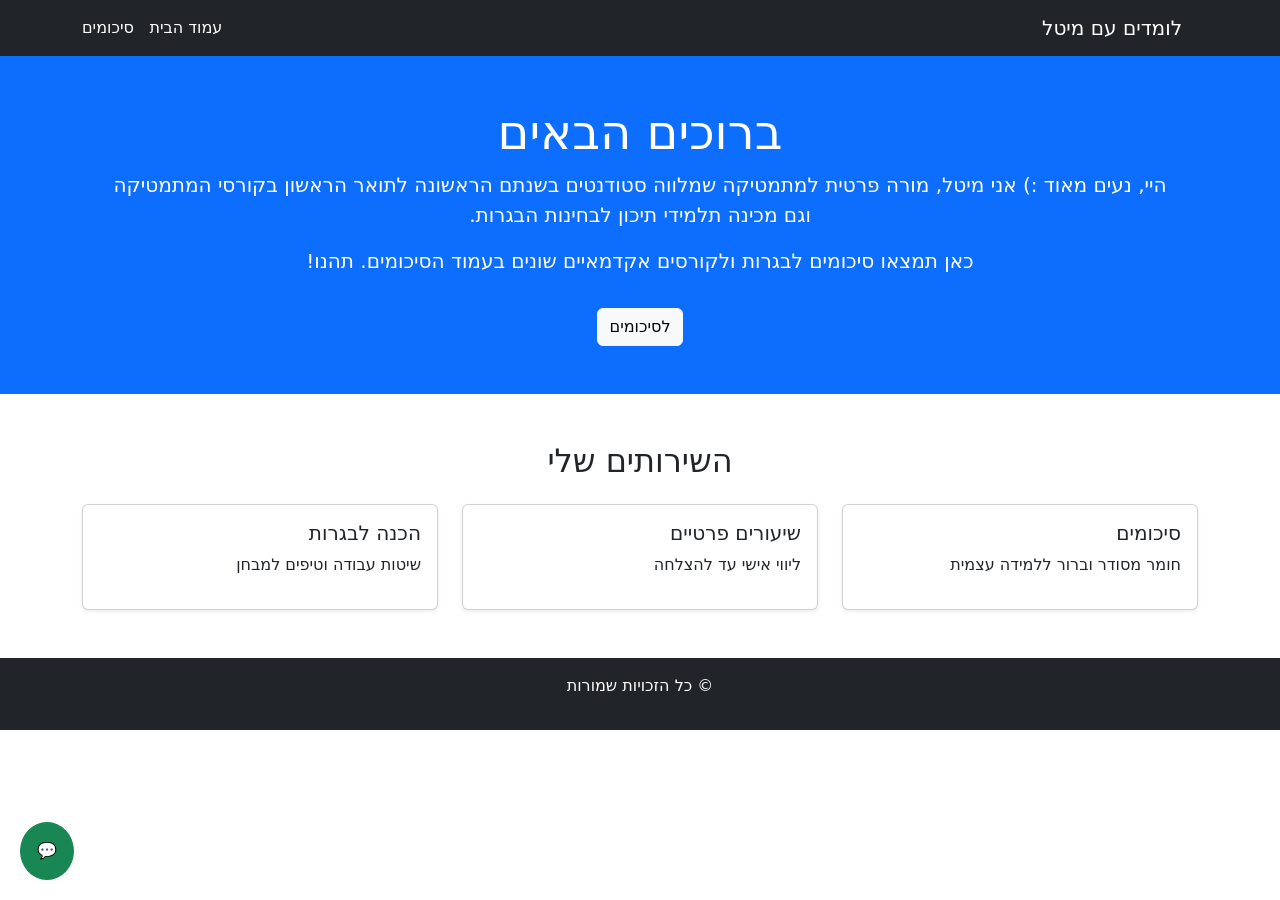
==== index.html @ 9e36d338 "Creating the basic structure of the site" ====
<!DOCTYPE html>
<html lang="he" dir="rtl">
<head>
  <meta charset="UTF-8">
  <title>העסק שלי</title>

  <!-- Bootstrap -->
  <link href="https://cdn.jsdelivr.net/npm/bootstrap@5.3.0/dist/css/bootstrap.min.css" rel="stylesheet">
  <link href="https://fonts.googleapis.com/css2?family=Heebo:wght@300;400;600;800&display=swap" rel="stylesheet">
</head>

<body>

<!-- Navbar -->
<nav class="navbar navbar-expand-lg navbar-dark bg-dark">
  <div class="container">
    <a class="navbar-brand" href="#">לומדים עם מיטל</a>
    
    <div>
      <a class="nav-link d-inline text-white" href="index.html">עמוד הבית</a>
      <span> | </span>
      <a class="nav-link d-inline text-white" href="summaries.html">סיכומים</a>
    </div>
  </div>
</nav>

<section class="bg-primary text-white text-center py-5">
  <div class="container">
    <h1 class="display-5">ברוכים הבאים</h1>
    <p class="lead">היי, נעים מאוד :) אני מיטל, מורה פרטית למתמטיקה שמלווה סטודנטים בשנתם הראשונה לתואר הראשון בקורסי המתמטיקה <br/> וגם מכינה תלמידי תיכון לבחינות הבגרות.</p>
    <p class="lead">כאן תמצאו סיכומים לבגרות ולקורסים אקדמאיים שונים בעמוד הסיכומים. תהנו!</p>
    <a href="summaries.html" class="btn btn-light mt-3">לסיכומים</a>
  </div>
</section>

<a href="https://wa.me/0526889005"
   style="position:fixed; bottom:20px; left:20px;"
   class="btn btn-success rounded-circle p-3">
  💬
</a>

<!-- Services -->
<section class="py-5">
  <div class="container">
    <h2 class="text-center mb-4">השירותים שלי</h2>

    <div class="row">
      <div class="col-md-4">
        <div class="card shadow-sm">
          <div class="card-body">
            <h5 class="card-title">סיכומים</h5>
            <p>חומר מסודר וברור ללמידה עצמית</p>
          </div>
        </div>
      </div>

      <div class="col-md-4">
        <div class="card shadow-sm">
          <div class="card-body">
            <h5 class="card-title">שיעורים פרטיים</h5>
            <p>ליווי אישי עד להצלחה</p>
          </div>
        </div>
      </div>

      <div class="col-md-4">
        <div class="card shadow-sm">
          <div class="card-body">
            <h5 class="card-title">הכנה לבגרות</h5>
            <p>שיטות עבודה וטיפים למבחן</p>
          </div>
        </div>
      </div>
    </div>
  </div>
</section>

<!-- Footer -->
<footer class="bg-dark text-white text-center py-3">
  <p>© כל הזכויות שמורות</p>
</footer>

</body>
</html>
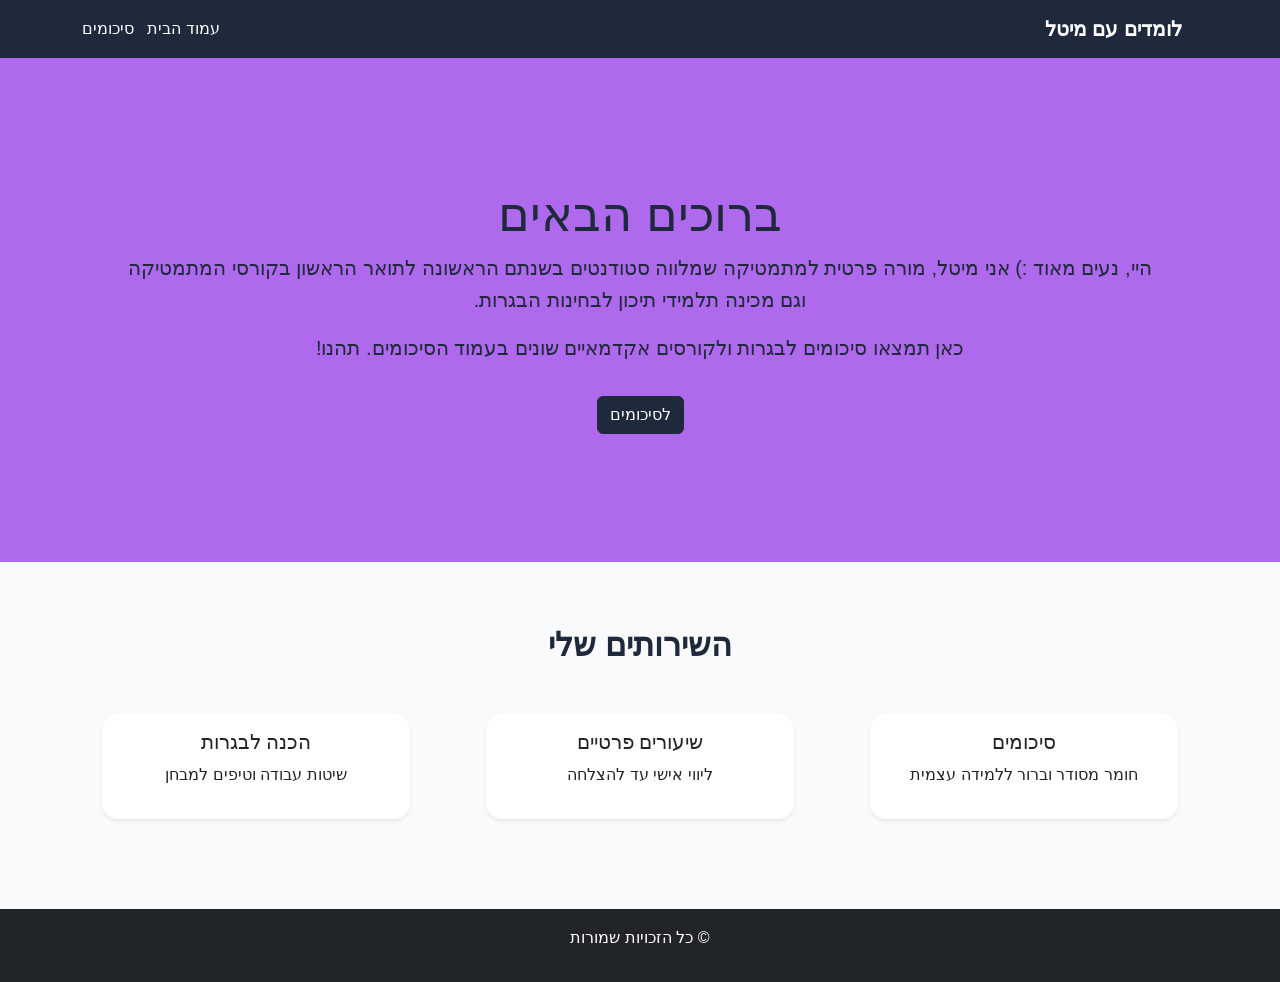
==== commit b6df12b4: "Make home page responsive." ====
--- a/index.html
+++ b/index.html
@@ -7,78 +7,88 @@
   <!-- Bootstrap -->
   <link href="https://cdn.jsdelivr.net/npm/bootstrap@5.3.0/dist/css/bootstrap.min.css" rel="stylesheet">
   <link href="https://fonts.googleapis.com/css2?family=Heebo:wght@300;400;600;800&display=swap" rel="stylesheet">
+<link rel="stylesheet" href="style.css">
+  <meta name="viewport" content="width=device-width, initial-scale=1">
 </head>
 
 <body>
 
-<!-- Navbar -->
-<nav class="navbar navbar-expand-lg navbar-dark bg-dark">
-  <div class="container">
-    <a class="navbar-brand" href="#">לומדים עם מיטל</a>
-    
-    <div>
-      <a class="nav-link d-inline text-white" href="index.html">עמוד הבית</a>
-      <span> | </span>
-      <a class="nav-link d-inline text-white" href="summaries.html">סיכומים</a>
+    <div class="container-fluid text-center">
+       <div class="row">
+        <!-- <div class="col"> -->
+            
+            <!-- Navbar -->
+            <nav class="navbar navbar-expand-lg navbar-dark bg-dark">
+            <div class="container">
+                <a class="navbar-brand" href="#">לומדים עם מיטל</a>
+                
+                <div>
+                <a class="nav-link d-inline text-white" href="index.html">עמוד הבית</a>
+                <span> | </span>
+                <a class="nav-link d-inline text-white" href="summaries.html">סיכומים</a>
+                </div>
+            </div>
+            </nav>
+
+        <!-- </div> -->
+       </div>
+
+
+        <div class="row welcome">
+            <div class="col welcome">
+                <h1 class="display-5">ברוכים הבאים</h1>
+                <p class="lead">היי, נעים מאוד :) אני מיטל, מורה פרטית למתמטיקה שמלווה סטודנטים בשנתם הראשונה לתואר הראשון בקורסי המתמטיקה <br/> וגם מכינה תלמידי תיכון לבחינות הבגרות.</p>
+                <p class="lead">כאן תמצאו סיכומים לבגרות ולקורסים אקדמאיים שונים בעמוד הסיכומים. תהנו!</p>
+                <a href="summaries.html" class="btn btn-light mt-3 to_sum">לסיכומים</a>
+            </div>
+        </div>
+
+        <div class="row my_services">
+            <div class="col">
+                 <h2 class="text-center mb-4">השירותים שלי</h2>
+
+                <div class="row">
+                    <div class="col-md-4">
+                        <div class="card shadow-sm">
+                        <div class="card-body">
+                            <h5 class="card-title">סיכומים</h5>
+                            <p>חומר מסודר וברור ללמידה עצמית</p>
+                        </div>
+                    </div>
+                </div>
+
+                <div class="col-md-4">
+                    <div class="card shadow-sm">
+                    <div class="card-body">
+                        <h5 class="card-title">שיעורים פרטיים</h5>
+                        <p>ליווי אישי עד להצלחה</p>
+                    </div>
+                    </div>
+                </div>
+
+                <div class="col-md-4">
+                    <div class="card shadow-sm">
+                    <div class="card-body">
+                        <h5 class="card-title">הכנה לבגרות</h5>
+                        <p>שיטות עבודה וטיפים למבחן</p>
+                    </div>
+                    </div>
+                </div>
+            
+            </div>
+        </div>
+        </div>
+        <!-- <a href="https://wa.me/0526889005" class="btn btn-success">
+        דברי איתי בוואטסאפ
+        </a> -->
+        <div class="row">            
+            <!-- Footer -->
+            <footer class="bg-dark text-white text-center py-3">
+            <p>© כל הזכויות שמורות</p>
+            </footer>
+        </div>
+        
     </div>
-  </div>
-</nav>
-
-<section class="bg-primary text-white text-center py-5">
-  <div class="container">
-    <h1 class="display-5">ברוכים הבאים</h1>
-    <p class="lead">היי, נעים מאוד :) אני מיטל, מורה פרטית למתמטיקה שמלווה סטודנטים בשנתם הראשונה לתואר הראשון בקורסי המתמטיקה <br/> וגם מכינה תלמידי תיכון לבחינות הבגרות.</p>
-    <p class="lead">כאן תמצאו סיכומים לבגרות ולקורסים אקדמאיים שונים בעמוד הסיכומים. תהנו!</p>
-    <a href="summaries.html" class="btn btn-light mt-3">לסיכומים</a>
-  </div>
-</section>
-
-<a href="https://wa.me/0526889005"
-   style="position:fixed; bottom:20px; left:20px;"
-   class="btn btn-success rounded-circle p-3">
-  💬
-</a>
-
-<!-- Services -->
-<section class="py-5">
-  <div class="container">
-    <h2 class="text-center mb-4">השירותים שלי</h2>
-
-    <div class="row">
-      <div class="col-md-4">
-        <div class="card shadow-sm">
-          <div class="card-body">
-            <h5 class="card-title">סיכומים</h5>
-            <p>חומר מסודר וברור ללמידה עצמית</p>
-          </div>
-        </div>
-      </div>
-
-      <div class="col-md-4">
-        <div class="card shadow-sm">
-          <div class="card-body">
-            <h5 class="card-title">שיעורים פרטיים</h5>
-            <p>ליווי אישי עד להצלחה</p>
-          </div>
-        </div>
-      </div>
-
-      <div class="col-md-4">
-        <div class="card shadow-sm">
-          <div class="card-body">
-            <h5 class="card-title">הכנה לבגרות</h5>
-            <p>שיטות עבודה וטיפים למבחן</p>
-          </div>
-        </div>
-      </div>
-    </div>
-  </div>
-</section>
-
-<!-- Footer -->
-<footer class="bg-dark text-white text-center py-3">
-  <p>© כל הזכויות שמורות</p>
-</footer>
 
 </body>
 </html>
--- a/style.css
+++ b/style.css
@@ -0,0 +1,85 @@
+body {
+  font-family: 'Heebo', sans-serif;
+  background-color: #f8fafc;
+  color: #1e293b;
+}
+
+/* Navbar */
+.navbar {
+  background-color: #1e293b !important;
+}
+
+.navbar-brand {
+  font-weight: 800;
+}
+
+/* Hero */
+.hero {
+  background: linear-gradient(135deg, #2563eb, #1d4ed8);
+  color: white;
+  padding: 80px 20px;
+  border-radius: 0 0 30px 30px;
+}
+
+/* כפתורים */
+.btn-primary {
+  background-color: #2563eb;
+  border: none;
+}
+
+.btn-primary:hover {
+  background-color: #1d4ed8;
+}
+
+.btn-success {
+  background-color: #22c55e;
+  border: none;
+}
+
+/* כרטיסים */
+.card {
+  border: none;
+  border-radius: 16px;
+  transition: 0.3s;
+}
+
+.card:hover {
+  transform: translateY(-5px);
+}
+
+/* כותרות */
+h1, h2, h3 {
+  font-weight: 800;
+}
+
+/* Footer */
+footer {
+  background-color: #1e293b;
+  color: white;
+}
+
+body {
+  font-size: 16px;
+  line-height: 1.6;
+}
+
+.welcome {
+    padding: 5vw;
+    background-color: #ae69ec;
+}
+
+.my_services {
+    padding: 5vw;
+
+}
+
+.card {
+    margin: 2vw;
+}
+
+/* //#885daf; */
+.to_sum{
+    background-color: #1e293b ;
+    border-color: #1e293b;
+    color: white;
+}
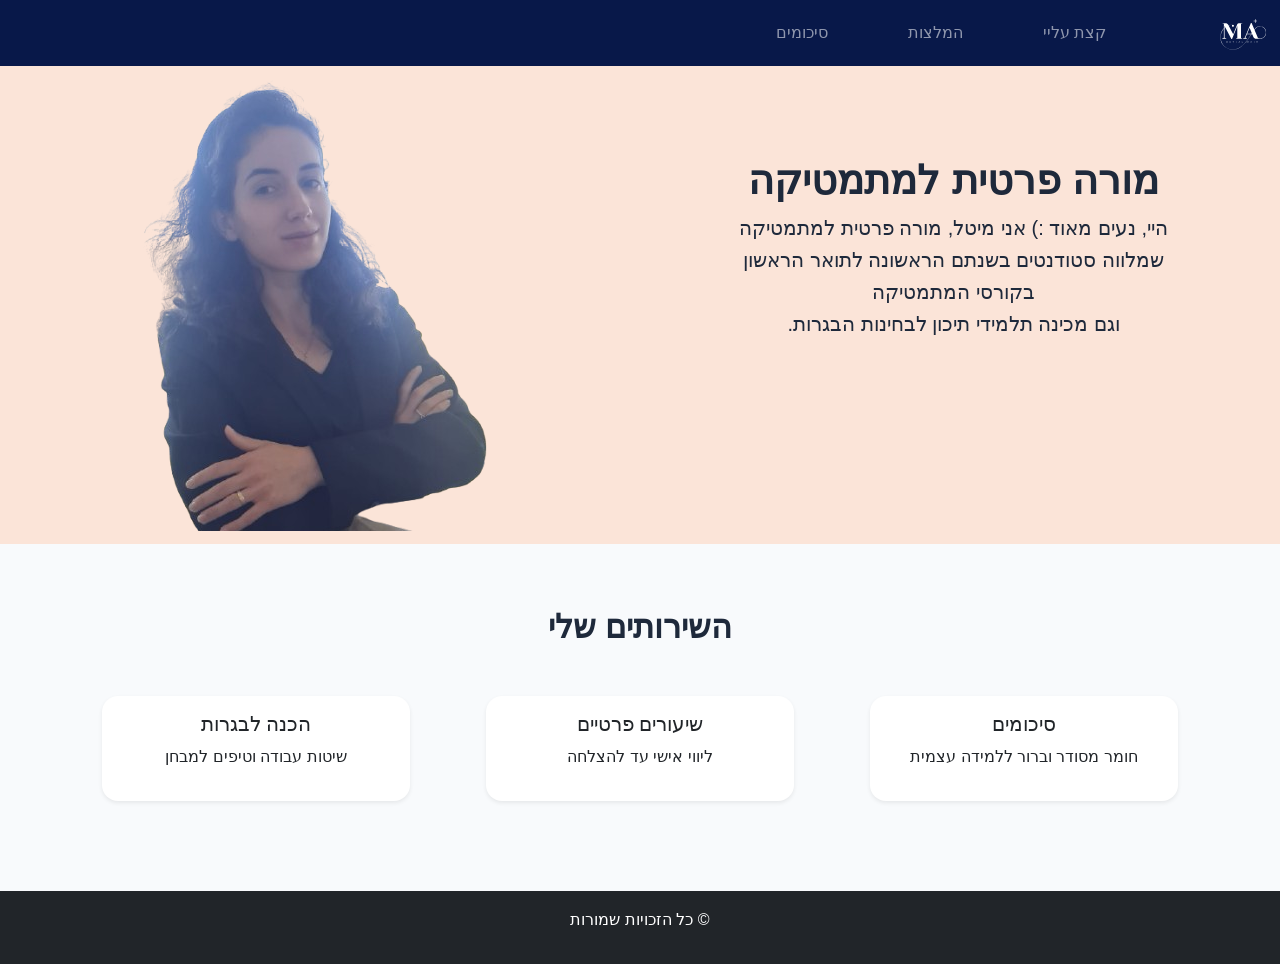
==== commit f79f9bd0: "Add logo and image of me and update welcome section" ====
--- a/index.html
+++ b/index.html
@@ -19,14 +19,38 @@
             
             <!-- Navbar -->
             <nav class="navbar navbar-expand-lg navbar-dark bg-dark">
-            <div class="container">
-                <a class="navbar-brand" href="#">לומדים עם מיטל</a>
+            <div class="container-fluid">
                 
-                <div>
-                <a class="nav-link d-inline text-white" href="index.html">עמוד הבית</a>
-                <span> | </span>
-                <a class="nav-link d-inline text-white" href="summaries.html">סיכומים</a>
+                <img src="./assets/logo.svg" alt="Bootstrap" width="" height="50">
+
+                <div class="collapse navbar-collapse" id="navbarNavDropdown">
+                    <ul class="navbar-nav">
+                        <li class="nav-item">
+                            <a class="nav-link" aria-current="page" href="#">קצת עליי</a>
+                        </li>
+                        <li class="nav-item">
+                            <a class="nav-link" href="#">המלצות</a>
+                        </li>
+                        <li class="nav-item">
+                            <a class="nav-link" href="#">סיכומים</a>
+                        </li>
+                        <!-- <li class="nav-item dropdown">
+                        <a class="nav-link dropdown-toggle" href="#" role="button" data-bs-toggle="dropdown" aria-expanded="false">
+                            Dropdown link
+                        </a>
+                        <ul class="dropdown-menu">
+                            <li><a class="dropdown-item" href="#">Action</a></li>
+                            <li><a class="dropdown-item" href="#">Another action</a></li>
+                            <li><a class="dropdown-item" href="#">Something else here</a></li>
+                        </ul>
+                        </li> -->
+                    </ul>
                 </div>
+                <!-- <div>
+                    <a class="nav-link d-inline text-white" href="index.html">קצת עלי</a>
+                    <a class="nav-link d-inline text-white" href="index.html">המלצות</a>
+                    <a class="nav-link d-inline text-white" href="summaries.html">סיכומים</a>
+                </div> -->
             </div>
             </nav>
 
@@ -35,11 +59,12 @@
 
 
         <div class="row welcome">
-            <div class="col welcome">
-                <h1 class="display-5">ברוכים הבאים</h1>
-                <p class="lead">היי, נעים מאוד :) אני מיטל, מורה פרטית למתמטיקה שמלווה סטודנטים בשנתם הראשונה לתואר הראשון בקורסי המתמטיקה <br/> וגם מכינה תלמידי תיכון לבחינות הבגרות.</p>
-                <p class="lead">כאן תמצאו סיכומים לבגרות ולקורסים אקדמאיים שונים בעמוד הסיכומים. תהנו!</p>
-                <a href="summaries.html" class="btn btn-light mt-3 to_sum">לסיכומים</a>
+            <div class="col-12 col-lg-6 welcome-text">
+                <h1 class="">מורה פרטית למתמטיקה</h1>
+                <p class="lead">היי, נעים מאוד :) אני מיטל, מורה פרטית למתמטיקה שמלווה סטודנטים בשנתם הראשונה לתואר הראשון בקורסי המתמטיקה <br/> וגם מכינה תלמידי תיכון לבחינות הבגרות.</p>                            
+            </div>
+            <div class="col-12 col-lg-6 welcome-img">
+                <img src="./assets/me.png" alt="Bootstrap" width="" height="">            
             </div>
         </div>
 
--- a/style.css
+++ b/style.css
@@ -6,16 +6,23 @@
 
 /* Navbar */
 .navbar {
-  background-color: #1e293b !important;
+  background-color: #081849 !important;
 }
 
+.nav-item {
+    margin-right: 5vw;
+}
+
+.nav-item:hover {
+    color: white;
+}
 .navbar-brand {
   font-weight: 800;
 }
 
 /* Hero */
 .hero {
-  background: linear-gradient(135deg, #2563eb, #1d4ed8);
+  background: linear-gradient(135deg, #ae69ec, #ae69ec);
   color: white;
   padding: 80px 20px;
   border-radius: 0 0 30px 30px;
@@ -23,12 +30,13 @@
 
 /* כפתורים */
 .btn-primary {
-  background-color: #2563eb;
+  background-color: #ae69ec;
   border: none;
 }
 
-.btn-primary:hover {
-  background-color: #1d4ed8;
+.btn-primary:hover, .btn-outline-primary:hover {
+  background-color: #ae69ec;
+  border-color: #ae69ec;
 }
 
 .btn-success {
@@ -64,10 +72,20 @@
 }
 
 .welcome {
-    padding: 5vw;
-    background-color: #ae69ec;
+    padding: 1vw;
+    background-color: #fbe4d8;
 }
 
+.welcome-text {
+    padding: 6vw;
+}
+.welcome-img{
+    max-width: 80vw;
+}
+img {
+    max-width: 80vw;
+
+}
 .my_services {
     padding: 5vw;
 
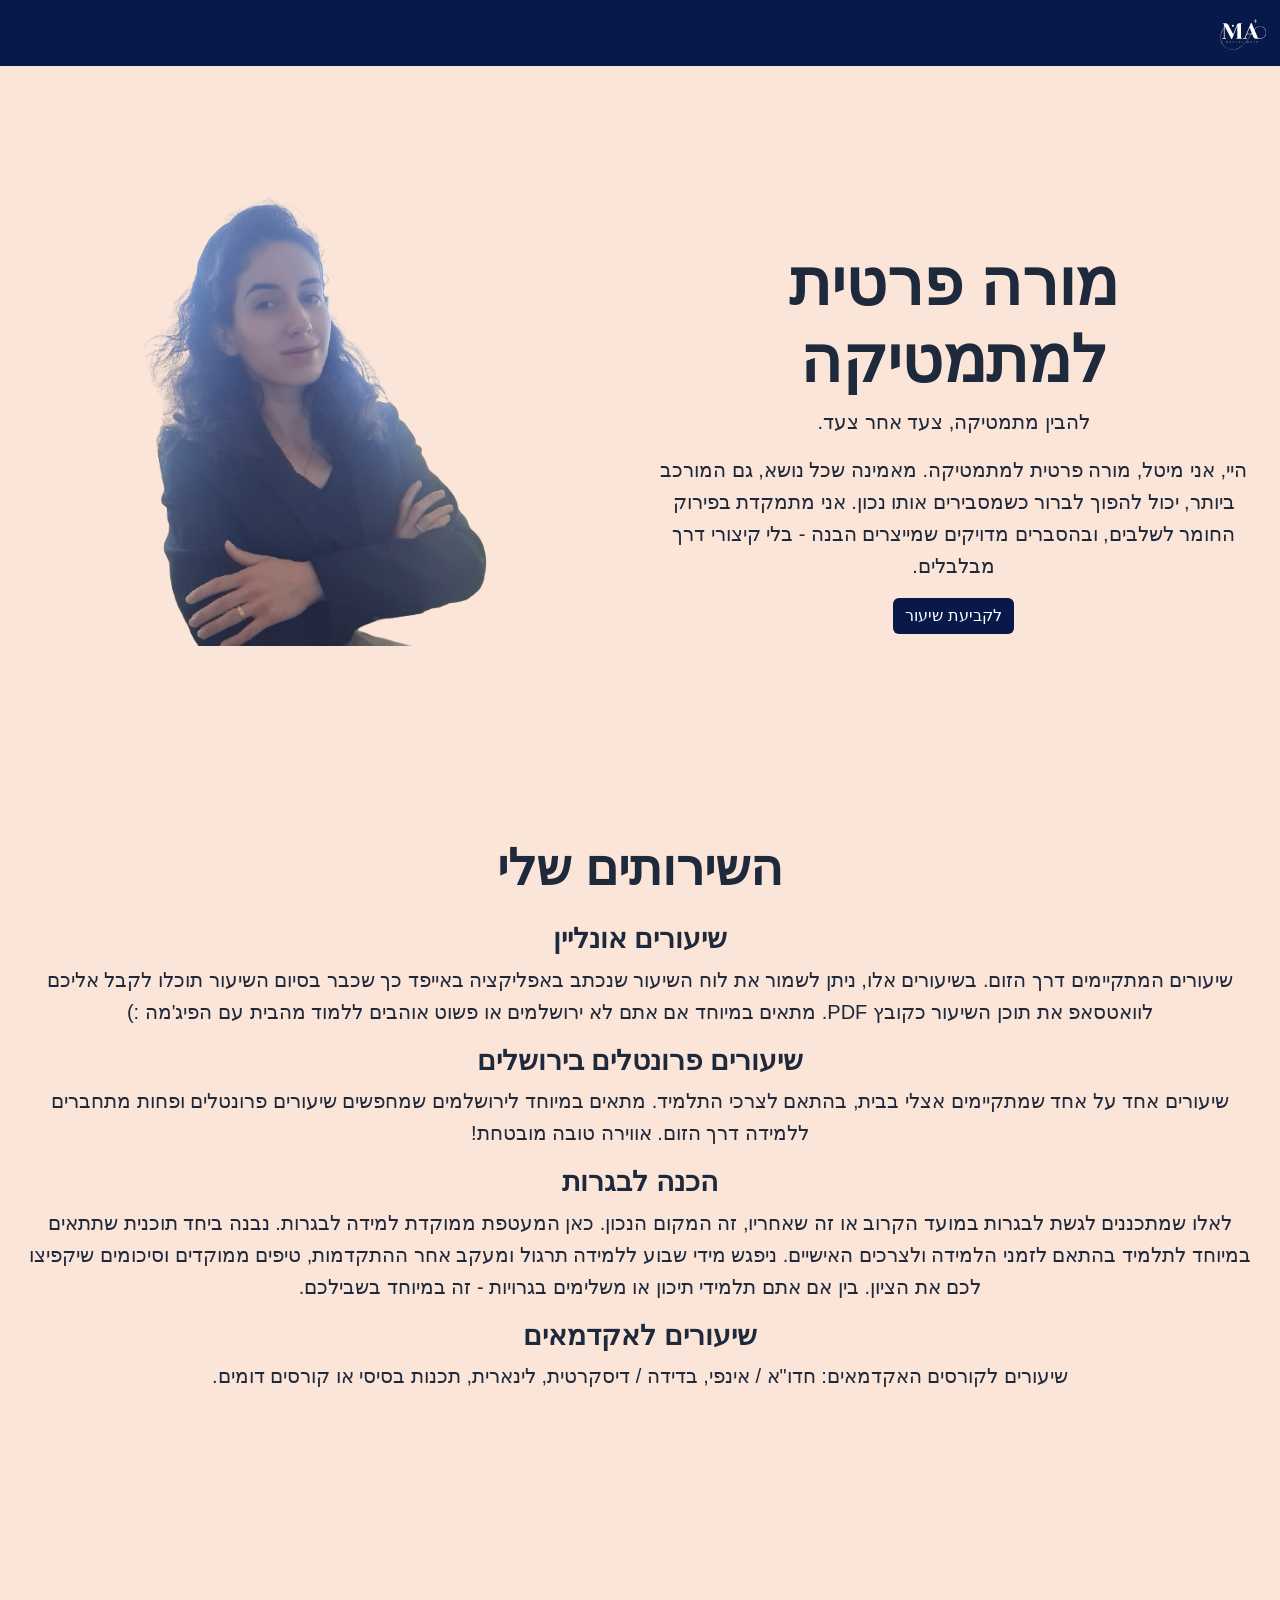
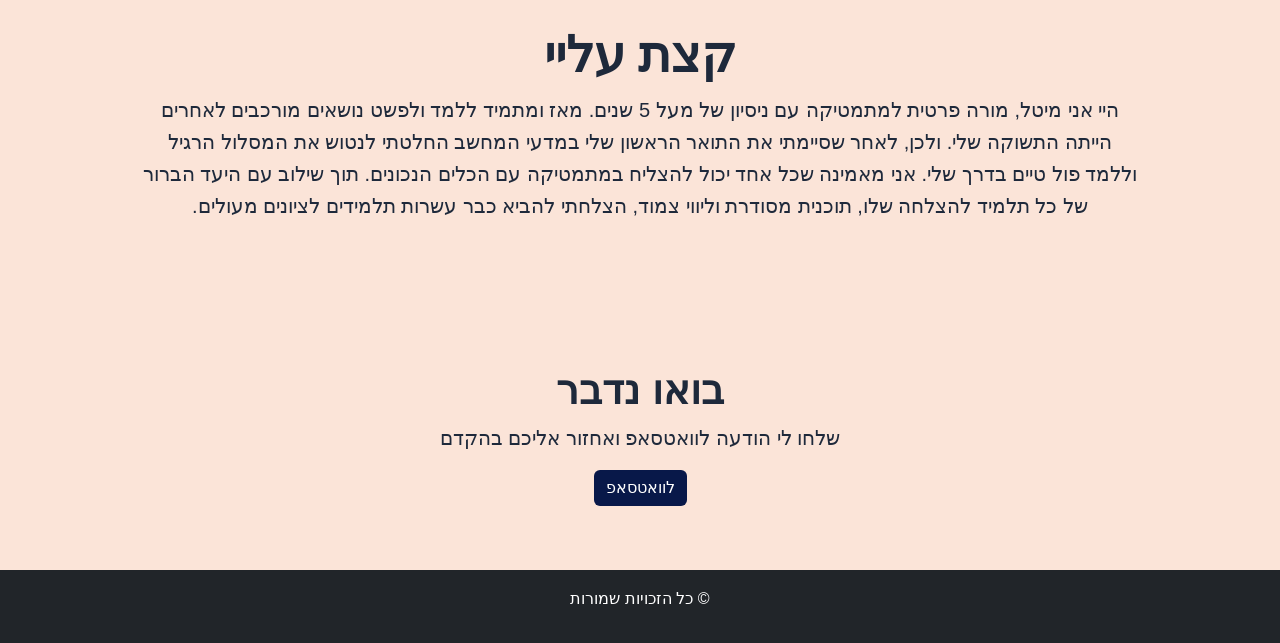
==== commit 3eba1106: "Update the home page" ====
--- a/index.html
+++ b/index.html
@@ -25,7 +25,7 @@
 
                 <div class="collapse navbar-collapse" id="navbarNavDropdown">
                     <ul class="navbar-nav">
-                        <li class="nav-item">
+                        <!-- <li class="nav-item">
                             <a class="nav-link" aria-current="page" href="#">קצת עליי</a>
                         </li>
                         <li class="nav-item">
@@ -33,7 +33,7 @@
                         </li>
                         <li class="nav-item">
                             <a class="nav-link" href="#">סיכומים</a>
-                        </li>
+                        </li> -->
                         <!-- <li class="nav-item dropdown">
                         <a class="nav-link dropdown-toggle" href="#" role="button" data-bs-toggle="dropdown" aria-expanded="false">
                             Dropdown link
@@ -57,52 +57,88 @@
         <!-- </div> -->
        </div>
 
-
+<!-- welcome section -->
         <div class="row welcome">
             <div class="col-12 col-lg-6 welcome-text">
-                <h1 class="">מורה פרטית למתמטיקה</h1>
-                <p class="lead">היי, נעים מאוד :) אני מיטל, מורה פרטית למתמטיקה שמלווה סטודנטים בשנתם הראשונה לתואר הראשון בקורסי המתמטיקה <br/> וגם מכינה תלמידי תיכון לבחינות הבגרות.</p>                            
+                <h1 id="home-page-title" class="">מורה פרטית למתמטיקה</h1>
+                <p class="lead">להבין מתמטיקה, צעד אחר צעד.</p>                            
+                <p class="lead">היי, אני מיטל, מורה פרטית למתמטיקה.
+מאמינה שכל נושא, גם המורכב ביותר, יכול להפוך לברור כשמסבירים אותו נכון.
+
+אני מתמקדת בפירוק החומר לשלבים,
+ובהסברים מדויקים שמייצרים הבנה - בלי קיצורי דרך מבלבלים.</p>       
+                <a href="https://wa.me/0526889005" class="btn btn-primary">
+                    לקביעת שיעור
+                </a>                    
             </div>
             <div class="col-12 col-lg-6 welcome-img">
                 <img src="./assets/me.png" alt="Bootstrap" width="" height="">            
             </div>
         </div>
 
-        <div class="row my_services">
-            <div class="col">
-                 <h2 class="text-center mb-4">השירותים שלי</h2>
 
-                <div class="row">
-                    <div class="col-md-4">
-                        <div class="card shadow-sm">
-                        <div class="card-body">
-                            <h5 class="card-title">סיכומים</h5>
-                            <p>חומר מסודר וברור ללמידה עצמית</p>
-                        </div>
-                    </div>
-                </div>
-
-                <div class="col-md-4">
-                    <div class="card shadow-sm">
-                    <div class="card-body">
-                        <h5 class="card-title">שיעורים פרטיים</h5>
-                        <p>ליווי אישי עד להצלחה</p>
-                    </div>
-                    </div>
-                </div>
-
-                <div class="col-md-4">
-                    <div class="card shadow-sm">
-                    <div class="card-body">
-                        <h5 class="card-title">הכנה לבגרות</h5>
-                        <p>שיטות עבודה וטיפים למבחן</p>
-                    </div>
-                    </div>
-                </div>
-            
+<!-- services section -->
+        <div class="row services">
+            <div class="col-12">
+                <h1 id="services-title" class="">השירותים שלי</h1>
+                <h3>שיעורים אונליין</h3>
+                <p class="lead">
+                    שיעורים המתקיימים דרך הזום. בשיעורים אלו, ניתן לשמור את לוח השיעור שנכתב באפליקציה באייפד כך שכבר בסיום השיעור תוכלו לקבל אליכם לוואטסאפ את תוכן השיעור כקובץ PDF.
+                    מתאים במיוחד אם אתם לא ירושלמים או פשוט אוהבים ללמוד מהבית עם הפיג'מה :) 
+                </p>
+                <h3>שיעורים פרונטלים בירושלים</h3>
+                <p class="lead">
+                    שיעורים אחד על אחד שמתקיימים אצלי בבית, בהתאם לצרכי התלמיד. מתאים במיוחד לירושלמים שמחפשים שיעורים פרונטלים ופחות מתחברים ללמידה דרך הזום. אווירה טובה מובטחת!
+                </p>
+                <h3>הכנה לבגרות</h3>
+                <p class="lead">
+                    לאלו שמתכננים לגשת לבגרות במועד הקרוב או זה שאחריו, זה המקום הנכון. כאן המעטפת ממוקדת למידה לבגרות. נבנה ביחד תוכנית שתתאים במיוחד לתלמיד
+                    בהתאם לזמני הלמידה ולצרכים האישיים. ניפגש מידי שבוע ללמידה תרגול ומעקב אחר ההתקדמות, טיפים ממוקדים וסיכומים שיקפיצו לכם את הציון.
+                    בין אם אתם תלמידי תיכון או משלימים בגרויות - זה במיוחד בשבילכם.
+                </p>
+                
+                <h3>שיעורים לאקדמאים</h3>
+                <p class="lead">
+                    שיעורים לקורסים האקדמאים: חדו"א / אינפי, בדידה / דיסקרטית, לינארית, תכנות בסיסי או קורסים דומים.
+                </p>
             </div>
         </div>
+
+<!-- recommends section -->
+        <div class="row about">
+            <div class="col-12 about-text">
+               
+            </div>
         </div>
+
+<!-- about section -->
+        <div class="row about">
+            <div class="col-12 about-text">
+                <h1 id="about-title" class="">קצת עליי</h1>
+                <p class="lead">היי אני מיטל, מורה פרטית למתמטיקה עם ניסיון של מעל 5 שנים.
+מאז ומתמיד ללמד ולפשט נושאים מורכבים לאחרים הייתה התשוקה שלי. 
+ולכן, לאחר שסיימתי את התואר הראשון שלי במדעי המחשב החלטתי לנטוש את המסלול הרגיל 
+וללמד פול טיים בדרך שלי. 
+
+אני מאמינה שכל אחד יכול להצליח במתמטיקה עם הכלים הנכונים.
+תוך שילוב עם היעד הברור של כל תלמיד להצלחה שלו, תוכנית מסודרת וליווי צמוד, הצלחתי להביא כבר עשרות תלמידים לציונים מעולים. </p>
+            </div>
+        </div>
+
+<!-- contact section -->
+        <div class="row about">
+            <div class="col-12 about-text">
+              <h1>בואו נדבר</h1>
+              <p class="lead">שלחו לי הודעה לוואטסאפ ואחזור אליכם בהקדם</p>
+                <a href="https://wa.me/0526889005" class="btn btn-primary">
+                    לוואטסאפ
+                </a>  
+            </div>
+        </div>
+       
+            
+        
+        
         <!-- <a href="https://wa.me/0526889005" class="btn btn-success">
         דברי איתי בוואטסאפ
         </a> -->
--- a/style.css
+++ b/style.css
@@ -20,6 +20,10 @@
   font-weight: 800;
 }
 
+#home-page-title {
+    font-size: calc(2.375rem + 2vw);;
+}
+
 /* Hero */
 .hero {
   background: linear-gradient(135deg, #ae69ec, #ae69ec);
@@ -30,13 +34,13 @@
 
 /* כפתורים */
 .btn-primary {
-  background-color: #ae69ec;
+  background-color: #081849;
   border: none;
 }
 
 .btn-primary:hover, .btn-outline-primary:hover {
-  background-color: #ae69ec;
-  border-color: #ae69ec;
+  background-color: #213885;
+  border-color: #213885;
 }
 
 .btn-success {
@@ -72,16 +76,26 @@
 }
 
 .welcome {
-    padding: 1vw;
+    padding: 10vw 1vw;
     background-color: #fbe4d8;
 }
 
 .welcome-text {
-    padding: 6vw;
+    padding: 4vw 1vw;
 }
 .welcome-img{
     max-width: 80vw;
 }
+
+.about {
+    padding: 5vw 10vw;
+    background-color: #fbe4d8;
+}
+
+#about-title{
+    font-size: calc(1.5rem + 2vw);
+}
+
 img {
     max-width: 80vw;
 
@@ -101,3 +115,13 @@
     border-color: #1e293b;
     color: white;
 }
+
+.services {
+    padding: 2vw 1vw;
+    background-color: #fbe4d8;
+}
+
+#services-title {
+    padding-bottom: 1rem;
+    font-size: calc(1.5rem + 2vw);
+}
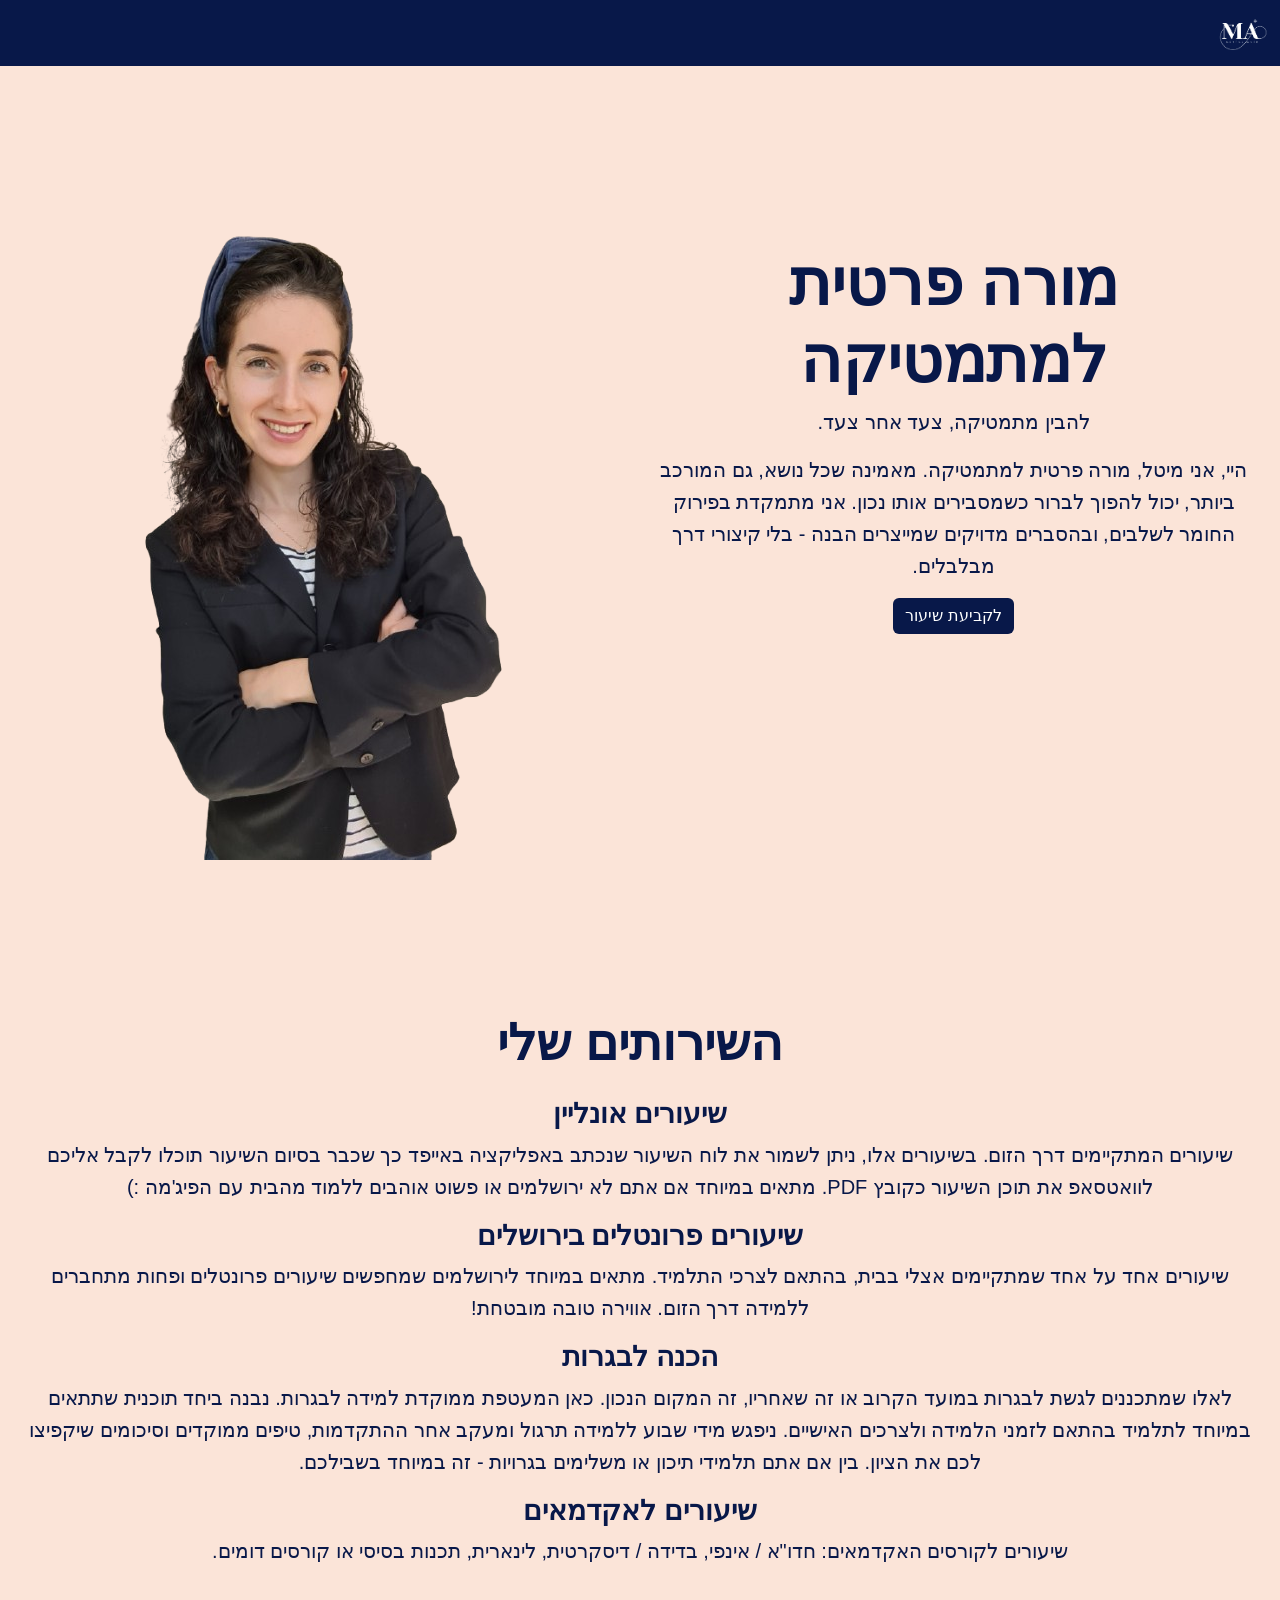
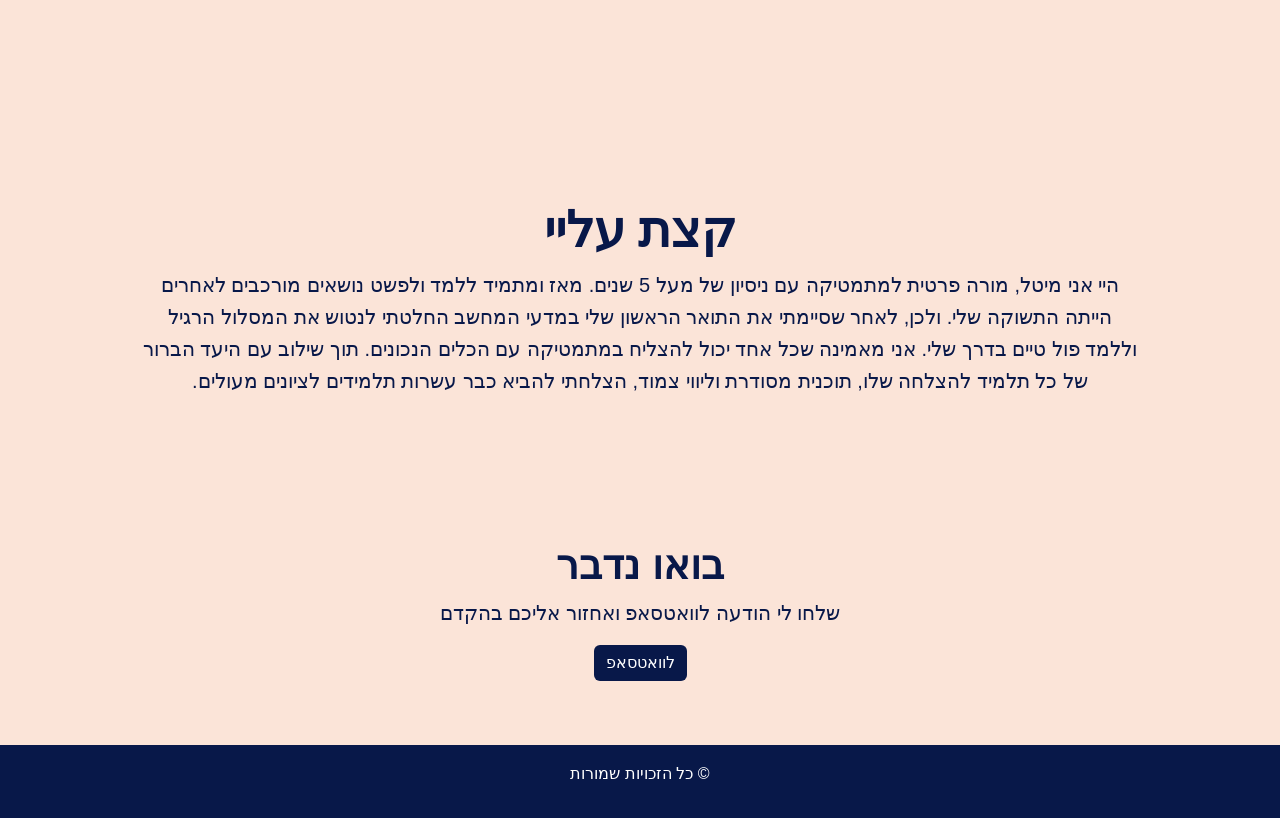
==== commit 06239653: "Change the imgs" ====
--- a/index.html
+++ b/index.html
@@ -21,7 +21,7 @@
             <nav class="navbar navbar-expand-lg navbar-dark bg-dark">
             <div class="container-fluid">
                 
-                <img src="./assets/logo.svg" alt="Bootstrap" width="" height="50">
+                <img src="./assets/logo_nobg.png" alt="Bootstrap" width="" height="50">
 
                 <div class="collapse navbar-collapse" id="navbarNavDropdown">
                     <ul class="navbar-nav">
@@ -144,7 +144,7 @@
         </a> -->
         <div class="row">            
             <!-- Footer -->
-            <footer class="bg-dark text-white text-center py-3">
+            <footer id="footer" class="text-white text-center py-3">
             <p>© כל הזכויות שמורות</p>
             </footer>
         </div>
--- a/style.css
+++ b/style.css
@@ -1,7 +1,7 @@
 body {
   font-family: 'Heebo', sans-serif;
-  background-color: #f8fafc;
-  color: #1e293b;
+  background-color: #fbe4d8;
+  color: #081849;
 }
 
 /* Navbar */
@@ -25,12 +25,12 @@
 }
 
 /* Hero */
-.hero {
+/* .hero {
   background: linear-gradient(135deg, #ae69ec, #ae69ec);
   color: white;
   padding: 80px 20px;
   border-radius: 0 0 30px 30px;
-}
+} */
 
 /* כפתורים */
 .btn-primary {
@@ -65,8 +65,8 @@
 }
 
 /* Footer */
-footer {
-  background-color: #1e293b;
+#footer {
+  background-color: #081849;
   color: white;
 }
 
@@ -111,13 +111,13 @@
 
 /* //#885daf; */
 .to_sum{
-    background-color: #1e293b ;
-    border-color: #1e293b;
+    background-color: #081849 ;
+    border-color: #081849;
     color: white;
 }
 
 .services {
-    padding: 2vw 1vw;
+    padding: 2vw 1.1vw;
     background-color: #fbe4d8;
 }
 
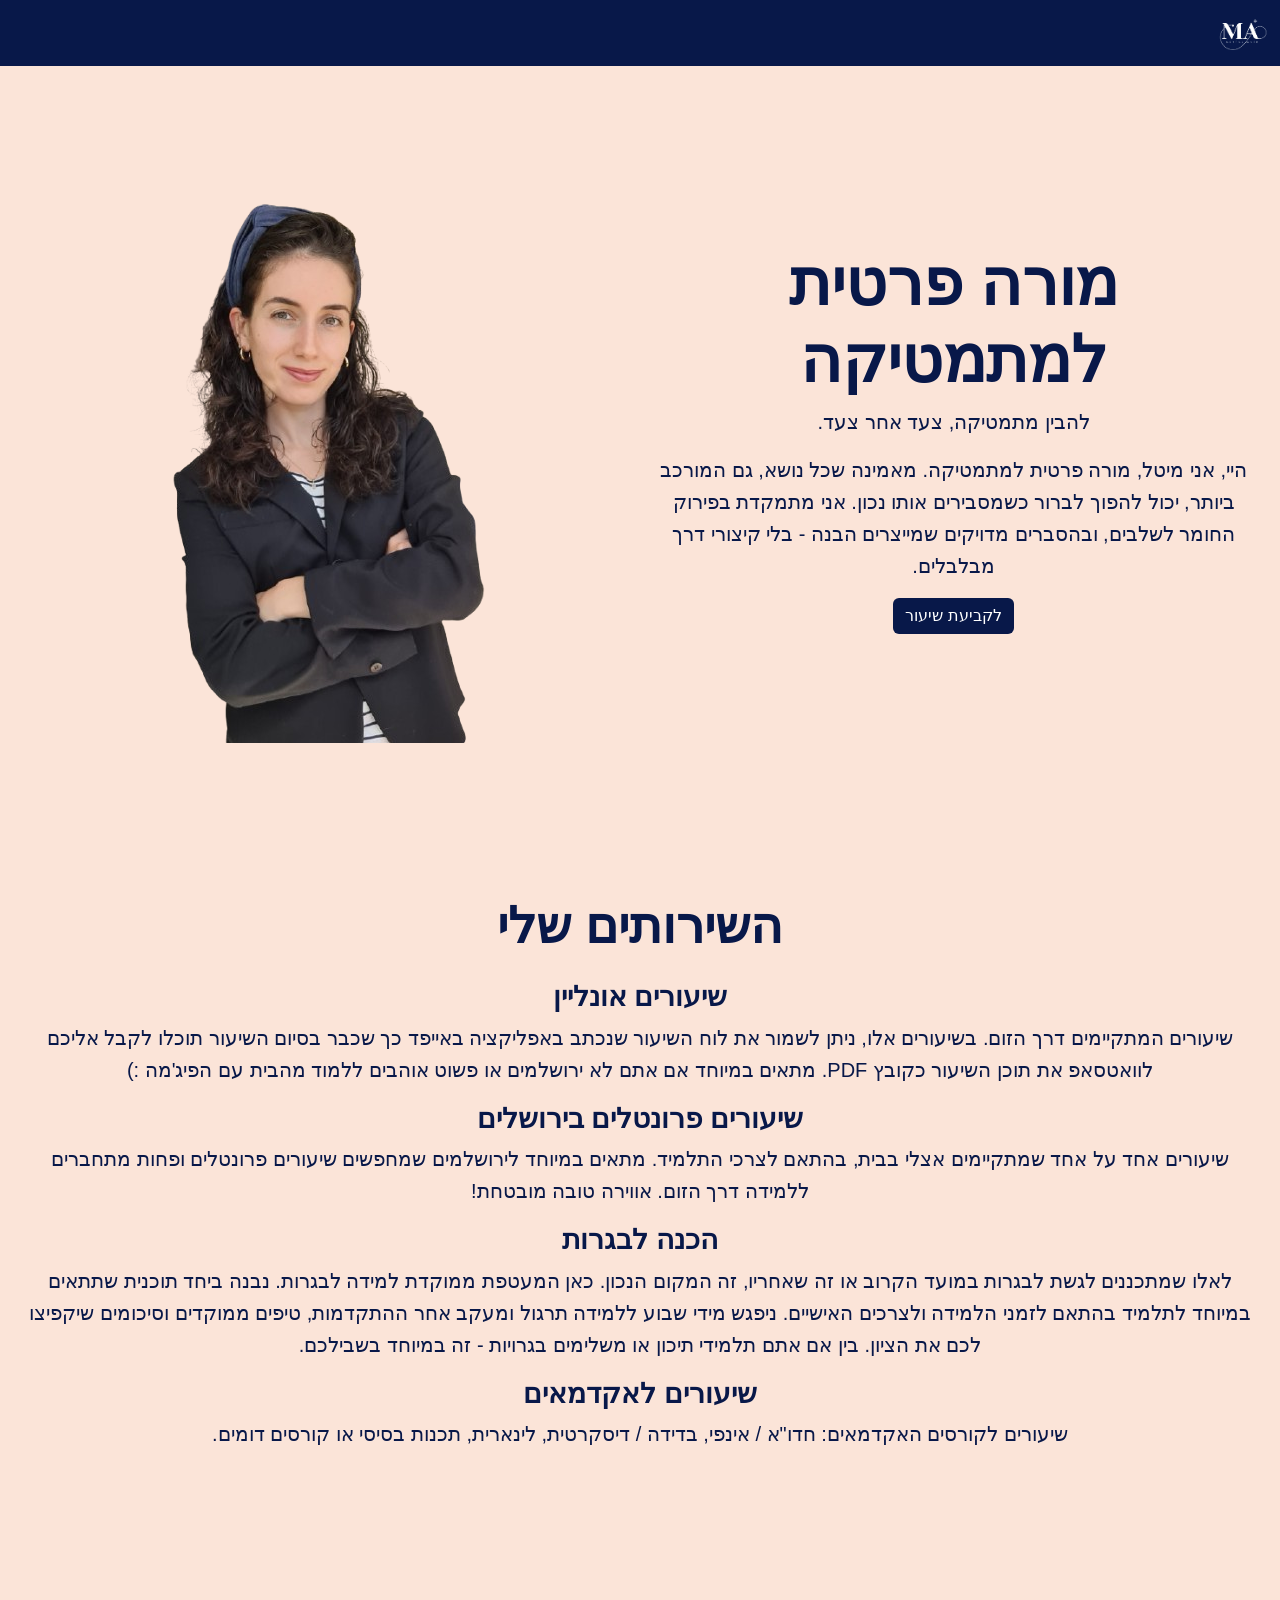
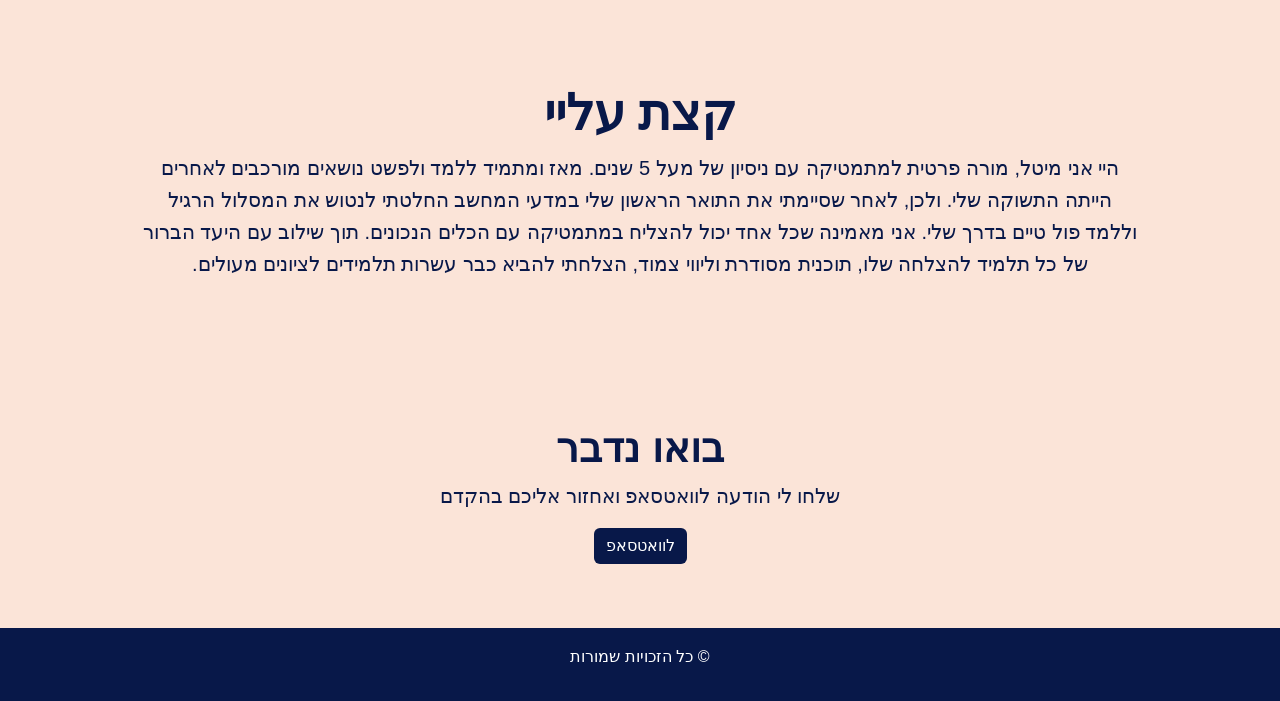
==== commit 7b72c927: "Change the imgs" ====
--- a/index.html
+++ b/index.html
@@ -72,7 +72,7 @@
                 </a>                    
             </div>
             <div class="col-12 col-lg-6 welcome-img">
-                <img src="./assets/me.png" alt="Bootstrap" width="" height="">            
+                <img src="./assets/me2.png" alt="Bootstrap" width="" height="">            
             </div>
         </div>
 
